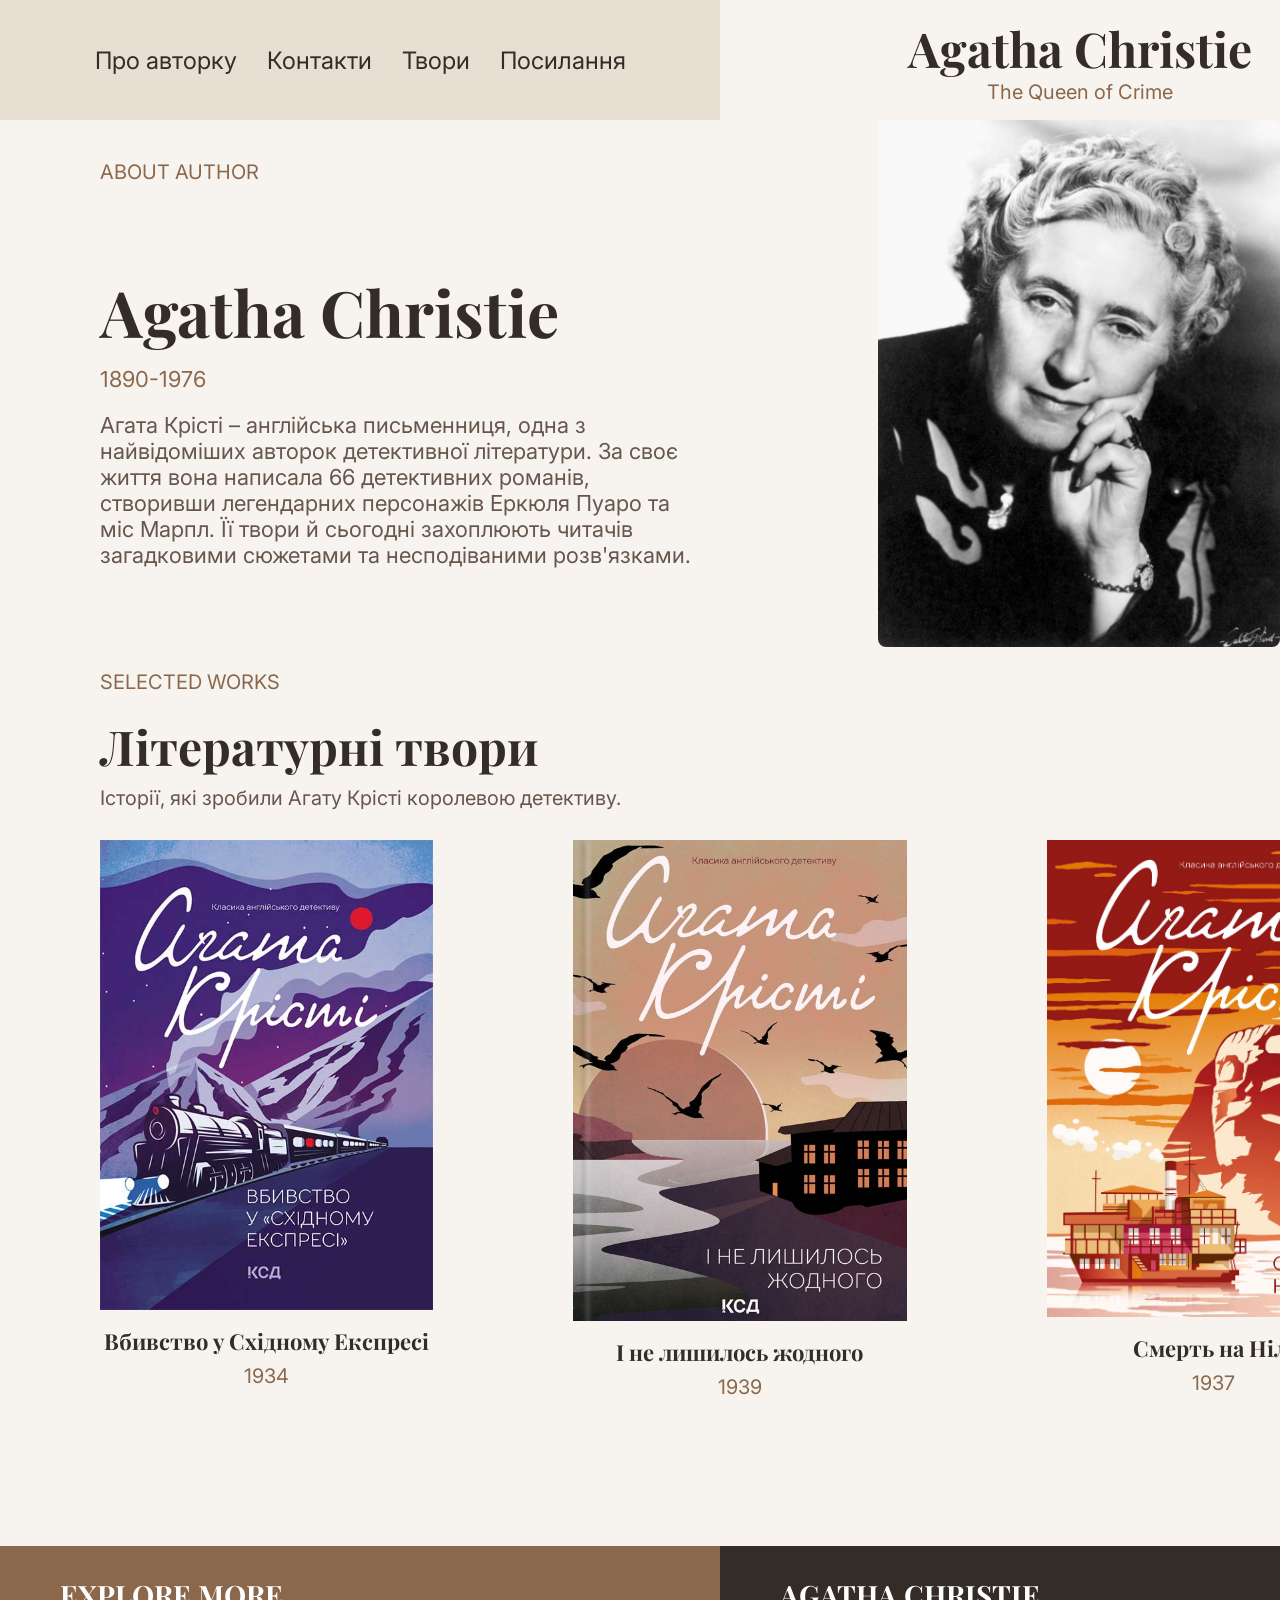
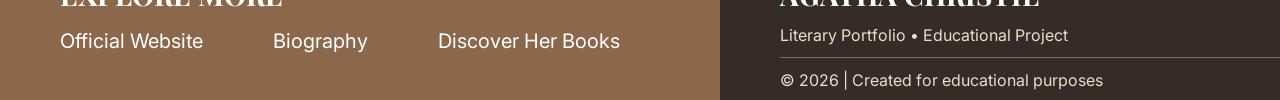
==== index.html @ 80cd4ca3 "first commit" ====
<!DOCTYPE html>
<html lang="uk">
<head>
    <meta charset="UTF-8">
    <meta name="viewport" content="width=device-width, initial-scale=1.0">
    <title>Agatha Christie | Literary Portfolio</title>
    <link rel="stylesheet" href="style.css">
</head>
<body>
    <div class="container">
        <div class="top">
            <div class="menu">
                <ul>
                    <li><a href="#about">Про авторку</a></li>
                    <li><a href="#contacts">Контакти</a></li>
                    <li><a href="#works">Твори</a></li>
                    <li><a href="#links">Посилання</a></li>
                </ul>
            </div>
            <div class="header">
                <h2>Agatha Christie</h2>
                <p>The Queen of Crime</p>
            </div>
        </div>
        <div class="content">
            <div class="about" id="about">
                <div class="about-text">
                    <p class="about-label">ABOUT AUTHOR</p>
                    <h1>Agatha Christie</h1>
                    <p class="about-years">1890-1976</p>
                    <p>Агата Крісті – англійська письменниця,
                         одна з найвідоміших авторок детективної літератури. 
                         За своє життя вона написала 66 детективних романів, 
                         створивши легендарних персонажів Еркюля Пуаро та міс Марпл. 
                         Її твори й сьогодні захоплюють читачів загадковими сюжетами 
                         та несподіваними розв'язками.</p>
                </div>
                <div class="about-img">
                    <img src="AgathaChristiephoto.avif" alt="Портрет Агати Крісті">
                </div>
            </div>
            <div class="works" id="works">
                <p class="works-label">SELECTED WORKS</p>
                <h2>Літературні твори</h2>
                <p class="works-description">Історії, які зробили Агату Крісті королевою детективу.</p>
                <div class="books">
                    <div class="book">
                        <a href="https://www.agathachristie.com/stories/murder-on-the-orient-express">
                            <img src="book1.jpeg" alt='Обкладинка книги "Вбивство у Східному Експресі"'>
                        </a>
                        <h4>Вбивство у Східному Експресі</h4>
                        <p>1934</p>
                    </div>
                    <div class="book">
                        <a href="https://www.agathachristie.com/stories/and-then-there-were-none">
                            <img src="book2.jpeg" alt='Обкладинка книги "І не лишилось жодного"'>
                        </a>
                        <h4>І не лишилось жодного</h4>
                        <p>1939</p>
                    </div>
                    <div class="book">
                        <a href="https://www.agathachristie.com/stories/death-on-the-nile">
                            <img src="book3.jpeg" alt='Обкладинка книги "Смерть на Нілі"'>
                        </a>
                        <h4>Смерть на Нілі</h4>
                        <p>1937</p>
                    </div>
                </div>
            </div>
        </div>
        <div class="bottom">
            <div class="additional" id="links">
                <h3>EXPLORE MORE</h3>
                <ul>
                    <li><a href="https://www.agathachristie.com/">Official Website</a></li>
                    <li><a href="https://www.agathachristie.com/about-christie">Biography</a></li>
                    <li><a href="https://www.agathachristie.com/stories">Discover Her Books</a></li>
                </ul>
            </div>
            <div class="footer" id="contacts">
                <h3>AGATHA CHRISTIE</h3>
                <p>Literary Portfolio • Educational Project</p>
                <p>© 2026 | Created for educational purposes</p>
            </div>
        </div>
    </div>
</body>
</html>
---- style.css ----
@import url('reset.css');
@import url('base.css');

.container{
    width: var(--width);
    background-color: var(--color-background);
    color: var(--color-text);
    font-family: var(--font-family-text);
    font-size: var(--font-size-p);
}

.menu{
    width: var(--menu-width);
    height: var(--menu-height);
    background-color: var(--color-beige);
    display: flex;
    justify-content: center;
    align-items: center;
}

.menu ul{
    display: flex;
    gap: 30px;
}

.menu a{
    font-size: var(--font-size-menu);
    color: var(--color-dark);
}

.menu a:hover{
    color: var(--color-brown);
}

.header{
    width: var(--header-width);
    height: var(--header-height);
    background-color: var(--color-background);
    display: flex;
    flex-direction: column;
    justify-content: center;
    align-items: center;
}

.header h2{
    font-family: var(--font-family-heading);
    font-size: var(--font-size-h2);
    color: var(--color-dark);
}

.header p{
    color: var(--color-brown);
}

.top{
    display: flex;
}

.content{
    width: var(--content-width);
    height: var(--content-height);
    background-color: var(--color-background);
}

.about{
    width: var(--about-width);
    height: var(--about-height);
    display: flex;
    justify-content: space-between;
    margin: 0 auto;
}

.about .about-text{
    width: 600px;
    margin: 40px;
}

.about-text h1{
    font-family: var(--font-family-heading);
    font-size: var(--font-size-h1);
    color: var(--color-dark);
    margin-bottom: 12px;
}

.about-text p{
    font-size: 22px;
    margin-bottom: 20px;
}

.about-text .about-label{
    font-size: var(--font-size-p);
    color: var(--color-brown);
    margin-bottom: 85px;
}

.about-years{
    color: var(--color-brown);
}

.about-img{
    margin-right: 100px;
}

.about-img img{
    width: 402px;
    height: 527px;
    object-fit: cover;
    border-radius: 8px;
}

.works{
    width: var(--works-width);
    height: var(--works-height);
    margin: 0 auto;
    padding-left: 40px;
}

.works-label{
    color: var(--color-brown);
    margin-bottom: 20px;
}

.works h2{
    font-family: var(--font-family-heading);
    font-size: var(--font-size-h2);
    color: var(--color-dark);
    margin-bottom: 8px;
}

.works-description{
    margin-bottom: 30px;
}

.books{
    display: flex;
    justify-content: space-between;
    gap: 140px;
}

.book{
    flex: 1;
    text-align: center;
}

.book img{
    width: 100%;
    object-fit: cover;
    margin-bottom: 16px;
}

.book img:hover{
    transform: scale(1.1);
}

.book h4{
    font-family: var(--font-family-heading);
    font-size: var(--font-size-h4);
    color: var(--color-dark);
    margin-bottom: 8px;
}

.book p{
    color: var(--color-brown);
}

.bottom{
    display: flex;
}

.additional{
    width: var(--additional-width);
    height: var(--additional-height);
    background-color: var(--color-brown);
    color: var(--color-white);
    padding: 30px 60px;
}

.additional h3{
    font-family: var(--font-family-heading);
    font-size: var(--font-size-h3);
    margin-bottom: 16px;
}

.additional a:hover{
    text-decoration: underline;
}

.additional ul{
    display: flex;
    gap: 70px;
}

.footer{
    width: var(--footer-width);
    height: var(--footer-height);
    background-color: var(--color-dark);
    color: var(--color-beige);
    padding: 30px 60px;
}

.footer h3{
    font-family: var(--font-family-heading);
    font-size: var(--font-size-h3);
    color: var(--color-white);
    margin-bottom: 12px;
}

.footer p{
    font-size: 16px;
    margin-bottom: 8px;
}

.footer p:last-child{
    border-top: 1px solid var(--color-brown);
    margin-top: 12px;
    padding-top: 12px;
}
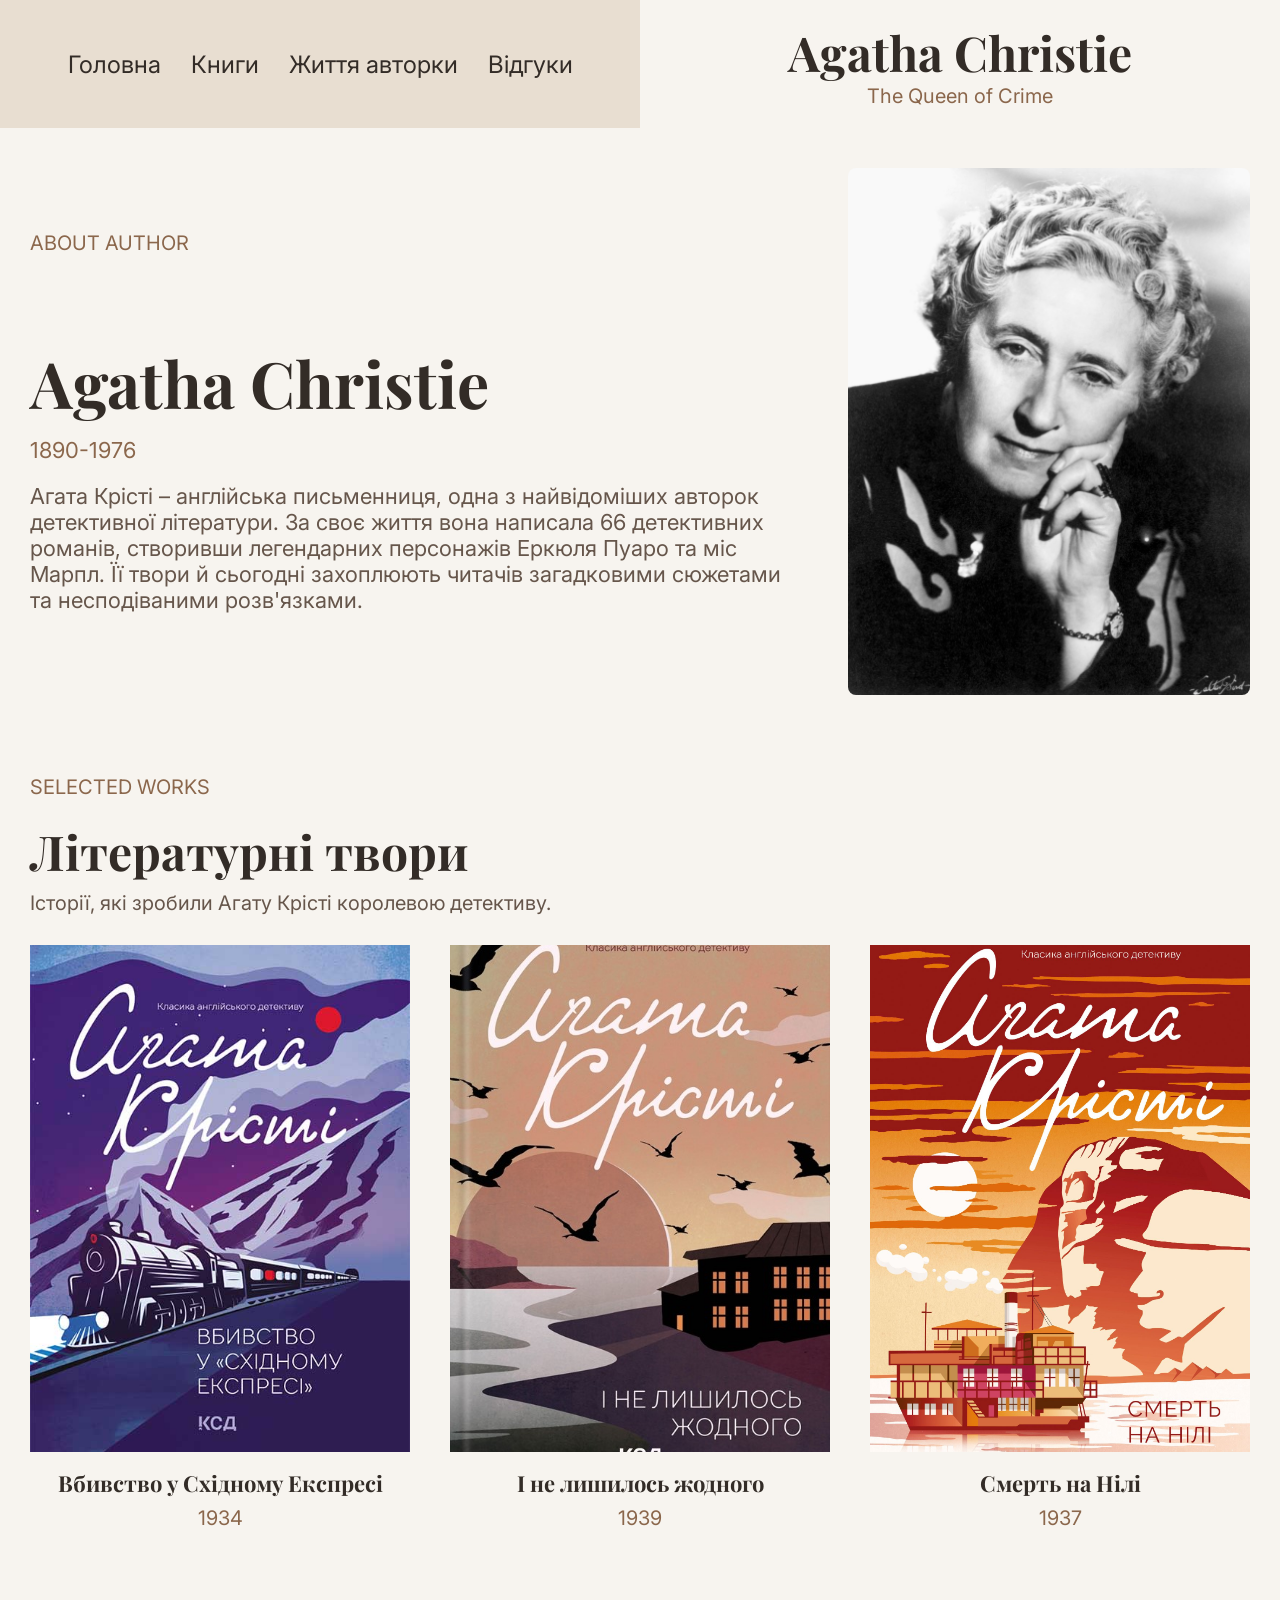
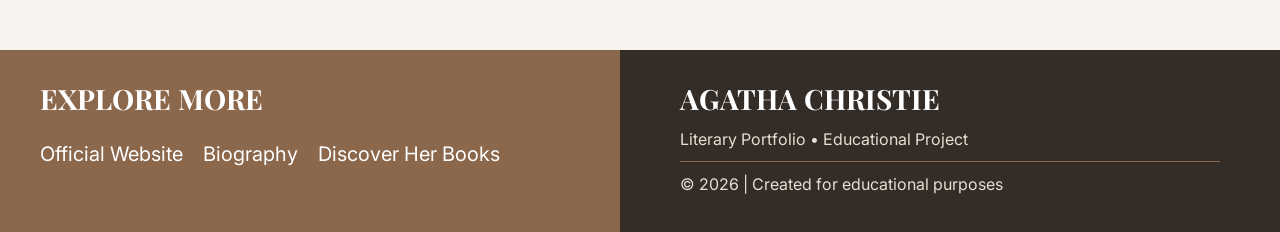
==== commit d7498c48: "lab4" ====
--- a/index.html
+++ b/index.html
@@ -9,21 +9,21 @@
 <body>
     <div class="container">
         <div class="top">
-            <div class="menu">
+            <nav class="menu">
                 <ul>
-                    <li><a href="#about">Про авторку</a></li>
-                    <li><a href="#contacts">Контакти</a></li>
-                    <li><a href="#works">Твори</a></li>
-                    <li><a href="#links">Посилання</a></li>
+                    <li><a href="index.html">Головна</a></li>
+                    <li><a href="books.html">Книги</a></li>
+                    <li><a href="biography.html">Життя авторки</a></li>
+                    <li><a href="reviews.html">Відгуки</a></li>
                 </ul>
-            </div>
-            <div class="header">
+            </nav>
+            <header class="header">
                 <h2>Agatha Christie</h2>
                 <p>The Queen of Crime</p>
-            </div>
+            </header>
         </div>
-        <div class="content">
-            <div class="about" id="about">
+        <main class="content">
+            <section class="about" id="about">
                 <div class="about-text">
                     <p class="about-label">ABOUT AUTHOR</p>
                     <h1>Agatha Christie</h1>
@@ -36,52 +36,52 @@
                          та несподіваними розв'язками.</p>
                 </div>
                 <div class="about-img">
-                    <img src="AgathaChristiephoto.avif" alt="Портрет Агати Крісті">
+                    <img src="gallery/AgathaChristiephoto.avif" alt="Портрет Агати Крісті">
                 </div>
-            </div>
-            <div class="works" id="works">
+            </section>
+            <section class="works" id="works">
                 <p class="works-label">SELECTED WORKS</p>
                 <h2>Літературні твори</h2>
                 <p class="works-description">Історії, які зробили Агату Крісті королевою детективу.</p>
                 <div class="books">
-                    <div class="book">
+                    <article class="book">
                         <a href="https://www.agathachristie.com/stories/murder-on-the-orient-express">
-                            <img src="book1.jpeg" alt='Обкладинка книги "Вбивство у Східному Експресі"'>
+                            <img src="gallery/book1.jpeg" alt='Обкладинка книги "Вбивство у Східному Експресі"'>
                         </a>
                         <h4>Вбивство у Східному Експресі</h4>
                         <p>1934</p>
-                    </div>
-                    <div class="book">
+                    </article>
+                    <article class="book">
                         <a href="https://www.agathachristie.com/stories/and-then-there-were-none">
-                            <img src="book2.jpeg" alt='Обкладинка книги "І не лишилось жодного"'>
+                            <img src="gallery/book2.jpeg" alt='Обкладинка книги "І не лишилось жодного"'>
                         </a>
                         <h4>І не лишилось жодного</h4>
                         <p>1939</p>
-                    </div>
-                    <div class="book">
+                    </article>
+                    <article class="book">
                         <a href="https://www.agathachristie.com/stories/death-on-the-nile">
-                            <img src="book3.jpeg" alt='Обкладинка книги "Смерть на Нілі"'>
+                            <img src="gallery/book3.jpeg" alt='Обкладинка книги "Смерть на Нілі"'>
                         </a>
                         <h4>Смерть на Нілі</h4>
                         <p>1937</p>
-                    </div>
+                    </article>
                 </div>
-            </div>
-        </div>
+            </section>
+        </main>
         <div class="bottom">
-            <div class="additional" id="links">
+            <aside class="additional" id="links">
                 <h3>EXPLORE MORE</h3>
                 <ul>
                     <li><a href="https://www.agathachristie.com/">Official Website</a></li>
                     <li><a href="https://www.agathachristie.com/about-christie">Biography</a></li>
                     <li><a href="https://www.agathachristie.com/stories">Discover Her Books</a></li>
                 </ul>
-            </div>
-            <div class="footer" id="contacts">
+            </aside>
+            <footer class="footer" id="contacts">
                 <h3>AGATHA CHRISTIE</h3>
                 <p>Literary Portfolio • Educational Project</p>
                 <p>© 2026 | Created for educational purposes</p>
-            </div>
+            </footer>
         </div>
     </div>
 </body>
--- a/style.css
+++ b/style.css
@@ -1,21 +1,26 @@
 @import url('reset.css');
 @import url('base.css');
 
+/* Загальні стилі */
 .container{
-    width: var(--width);
+    width: 100%;
+    max-width: var(--container-max-width);
+    margin: 0 auto;
     background-color: var(--color-background);
     color: var(--color-text);
     font-family: var(--font-family-text);
     font-size: var(--font-size-p);
 }
 
+/* Навігаційне меню */
 .menu{
-    width: var(--menu-width);
-    height: var(--menu-height);
+    flex: 1;
+    min-width: 0;
     background-color: var(--color-beige);
     display: flex;
     justify-content: center;
     align-items: center;
+    padding: 30px 20px;
 }
 
 .menu ul{
@@ -32,14 +37,17 @@
     color: var(--color-brown);
 }
 
+/* Хедер */
 .header{
-    width: var(--header-width);
-    height: var(--header-height);
+    flex: 1;
+    min-width: 0;
     background-color: var(--color-background);
     display: flex;
     flex-direction: column;
     justify-content: center;
     align-items: center;
+    padding: 20px;
+    text-align: center;
 }
 
 .header h2{
@@ -56,23 +64,27 @@
     display: flex;
 }
 
+/* Основний вміст */
 .content{
-    width: var(--content-width);
-    height: var(--content-height);
+    width: 100%;
     background-color: var(--color-background);
 }
 
+/* Головна - про авторку */
 .about{
-    width: var(--about-width);
-    height: var(--about-height);
+    width: 100%;
+    max-width: var(--content-max-width);
+    margin: 0 auto;
+    padding: 40px var(--page-padding);
     display: flex;
     justify-content: space-between;
-    margin: 0 auto;
+    align-items: center;
+    gap: 40px;
 }
 
 .about .about-text{
-    width: 600px;
-    margin: 40px;
+    flex: 1;
+    min-width: 0;
 }
 
 .about-text h1{
@@ -98,21 +110,24 @@
 }
 
 .about-img{
-    margin-right: 100px;
+    flex: 0 1 402px;
+    min-width: 0;
 }
 
 .about-img img{
-    width: 402px;
-    height: 527px;
+    width: 100%;
+    height: auto;
+    aspect-ratio: 402/527;
     object-fit: cover;
     border-radius: 8px;
 }
 
+/* Головна - твори */
 .works{
-    width: var(--works-width);
-    height: var(--works-height);
+    width: 100%;
+    max-width: var(--content-max-width);
     margin: 0 auto;
-    padding-left: 40px;
+    padding: 40px var(--page-padding) 120px;
 }
 
 .works-label{
@@ -131,19 +146,22 @@
     margin-bottom: 30px;
 }
 
+/* Головна - книги */
 .books{
-    display: flex;
-    justify-content: space-between;
-    gap: 140px;
+    display: grid;
+    grid-template-columns: repeat(3, minmax(0, 1fr));
+    gap: 40px;
 }
 
 .book{
-    flex: 1;
+    min-width: 0;
     text-align: center;
 }
 
 .book img{
     width: 100%;
+    height: auto;
+    aspect-ratio: 3/4;
     object-fit: cover;
     margin-bottom: 16px;
 }
@@ -163,16 +181,18 @@
     color: var(--color-brown);
 }
 
+/* Нижня частина сайту */
 .bottom{
     display: flex;
 }
 
+/* Посилання */
 .additional{
-    width: var(--additional-width);
-    height: var(--additional-height);
+    flex: 1;
+    min-width: 0;
     background-color: var(--color-brown);
     color: var(--color-white);
-    padding: 30px 60px;
+    padding: 30px 40px;
 }
 
 .additional h3{
@@ -187,12 +207,15 @@
 
 .additional ul{
     display: flex;
-    gap: 70px;
-}
-
+    flex-wrap: nowrap;
+    gap: 20px;
+    margin-top: 25px;
+}
+
+/* Футер */
 .footer{
-    width: var(--footer-width);
-    height: var(--footer-height);
+    flex: 1;
+    min-width: 0;
     background-color: var(--color-dark);
     color: var(--color-beige);
     padding: 30px 60px;
@@ -214,4 +237,615 @@
     border-top: 1px solid var(--color-brown);
     margin-top: 12px;
     padding-top: 12px;
+}
+
+/* Книги - галерея */
+.gallery{
+    width: 100%;
+    max-width: var(--content-max-width);
+    margin: 0 auto;
+    padding: 40px var(--page-padding) 60px;
+}
+
+.gallery-label{
+    color: var(--color-brown);
+    margin-bottom: 20px;
+}
+
+.gallery h1{
+    font-family: var(--font-family-heading);
+    font-size: var(--font-size-h1);
+    color: var(--color-dark);
+    margin-bottom: 12px;
+}
+
+.gallery-description{
+    color: var(--color-brown);
+    margin-bottom: 40px;
+}
+
+.gallery-grid{
+    display: grid;
+    grid-template-columns: repeat(3, minmax(0, 1fr));
+    gap: 40px;
+}
+
+.gallery-card{
+    min-width: 0;
+    text-align: center;
+}
+
+.gallery-card a{
+    display: block;
+    aspect-ratio: 3/4;
+    margin-bottom: 16px;
+}
+
+.gallery-card img{
+    width: 100%;
+    height: 100%;
+    object-fit: cover;
+}
+
+.gallery-card img:hover{
+    transform: scale(1.05);
+}
+
+.gallery-card h4{
+    font-family: var(--font-family-heading);
+    font-size: var(--font-size-h4);
+    color: var(--color-dark);
+    margin-bottom: 8px;
+}
+
+.gallery-card p{
+    color: var(--color-brown);
+}
+
+.gallery-more{
+    display: block;
+    text-align: center;
+    margin-top: 40px;
+    padding: 20px;
+    background-color: var(--color-brown);
+    color: var(--color-beige);
+}
+
+.gallery-more:hover{
+    background-color: var(--color-dark);
+    text-decoration: underline;
+}
+
+/* Книги - таби */
+.tabs-section{
+    width: 100%;
+    max-width: var(--content-max-width);
+    margin: 0 auto;
+    padding: 20px var(--page-padding) 80px;
+}
+
+.tabs-label{
+    color: var(--color-brown);
+    margin-bottom: 20px;
+}
+
+.tabs-section h2{
+    font-family: var(--font-family-heading);
+    font-size: var(--font-size-h2);
+    color: var(--color-dark);
+    margin-bottom: 30px;
+}
+
+.tabs input{
+    position: absolute;
+    opacity: 0;
+}
+
+.tabs-menu{
+    display: flex;
+    background-color: var(--color-beige);
+    border: 3px solid var(--color-brown);
+}
+
+.tabs-menu label{
+    flex: 1;
+    text-align: center;
+    padding: 20px;
+    border-right: 3px solid var(--color-brown);
+    font-family: var(--font-family-heading);
+    font-size: var(--font-size-h4);
+}
+
+.tabs-menu label:last-child{
+    border-right: none;
+}
+
+.tabs-menu label:hover{
+    color: var(--color-brown);
+}
+
+.tabs-content{
+    background-color: var(--color-beige);
+    padding: 30px;
+    border: 3px solid var(--color-brown);
+    border-top: none;
+}
+
+.tab-content{
+    display: none;
+}
+
+.tab-content h3{
+    font-family: var(--font-family-heading);
+    font-size: var(--font-size-h3);
+    color: var(--color-dark);
+    margin-bottom: 20px;
+}
+
+.tab-content p{
+    margin-bottom: 15px;
+}
+
+.tab-content ul{
+    padding-left: 25px;
+}
+
+.tab-content li{
+    list-style: disc;
+    margin-bottom: 15px;
+}
+
+/* Відображення вибраної вкладки */
+#tab1:checked ~ .tabs-content #content1,
+#tab2:checked ~ .tabs-content #content2,
+#tab3:checked ~ .tabs-content #content3{
+    display: block;
+}
+
+/* Біографія - таймлайн */
+.timeline-section{
+    width: 100%;
+    max-width: var(--content-max-width);
+    margin: 0 auto;
+    padding: 40px var(--page-padding) 60px;
+}
+
+.timeline-label{
+    color: var(--color-brown);
+    margin-bottom: 20px;
+}
+
+.timeline-section h1{
+    font-family: var(--font-family-heading);
+    font-size: var(--font-size-h1);
+    color: var(--color-dark);
+    margin-bottom: 12px;
+}
+
+.timeline-description{
+    margin-bottom: 30px;
+}
+
+.timeline{
+    display: flex;
+    flex-direction: column;
+    align-items: center;
+    gap: 30px;
+}
+
+.timeline-item{
+    width: 48%;
+    background-color: var(--color-beige);
+    padding: 30px;
+    border-left: 3px solid var(--color-brown);
+    align-self: flex-start;
+}
+
+.timeline-item:nth-child(even){
+    align-self: flex-end;
+}
+
+.timeline-item h2{
+    font-family: var(--font-family-heading);
+    font-size: var(--font-size-h2);
+    color: var(--color-brown);
+    margin-bottom: 12px;
+}
+
+.timeline-item h3{
+    font-family: var(--font-family-heading);
+    font-size: var(--font-size-h3);
+    color: var(--color-dark);
+    margin-bottom: 16px;
+}
+
+.timeline-item:hover{
+    background-color: var(--color-white);
+}
+
+/* Відгуки - відгуки */
+.reviews-section{
+    width: 100%;
+    max-width: var(--content-max-width);
+    margin: 0 auto;
+    padding: 40px var(--page-padding) 40px;
+    display: grid;
+    grid-template-columns: repeat(2, minmax(0, 1fr));
+    gap: 30px;
+}
+
+.reviews-label{
+    color: var(--color-brown);
+    margin-bottom: 20px;
+    grid-column: 1/-1;
+}
+
+.reviews-section h1{
+    font-family: var(--font-family-heading);
+    font-size: var(--font-size-h1);
+    color: var(--color-dark);
+    margin-bottom: 12px;
+}
+
+.reviews-description{
+    margin-bottom: 40px;
+}
+
+.review-card{
+    background-color: var(--color-beige);
+    padding: 25px;
+    border: 2px solid var(--color-brown);
+    border-radius: 8px;
+}
+
+.review-author{
+    display: flex;
+    align-items: center;
+    gap: 15px;
+    margin-bottom: 20px;
+}
+
+.review-author img{
+    width: 65px;
+    height: 65px;
+    border-radius: 50%;
+    object-fit: cover;
+}
+
+.review-author h4{
+    font-family: var(--font-family-heading);
+    font-size: var(--font-size-h4);
+    color: var(--color-dark);
+    margin-bottom: 5px;
+}
+
+.review-author p{
+    font-size: 16px;
+}
+
+.review-rating{
+    color: var(--color-brown);
+    font-size: var(--font-size-menu);
+    margin-bottom: 15px;
+}
+
+.review-card blockquote{
+    font-size: 18px;
+    line-height: 1.6;
+}
+
+/* Відгуки - форма */
+.review-form-section{
+    width: 100%;
+    max-width: var(--content-max-width);
+    margin: 0 auto;
+    padding: 10px var(--page-padding) 60px;
+}
+
+.review-form-section h2{
+    font-family: var(--font-family-heading);
+    font-size: var(--font-size-h2);
+    color: var(--color-dark);
+    margin-bottom: 12px;
+    text-align: center;
+}
+
+.review-form-section p{
+    margin-bottom: 30px;
+    text-align: center;
+}
+
+.review-form{
+    display: flex;
+    flex-direction: column;
+    gap: 15px;
+    max-width: 700px;
+    margin: 0 auto;
+}
+
+.review-form label{
+    color: var(--color-dark);
+}
+
+.review-form input,
+.review-form select,
+.review-form textarea{
+    padding: 15px;
+    border: 1px solid var(--color-brown);
+    border-radius: 8px;
+    font-family: var(--font-family-text);
+    font-size: 18px;
+    background-color: var(--color-white);
+}
+
+.review-form button{
+    padding: 18px;
+    background-color: var(--color-brown);
+    color: var(--color-white);
+    border: none;
+    border-radius: 8px;
+    font-size: 18px;
+}
+
+.review-form button:hover{
+    background-color: var(--color-dark);
+}
+
+/* Tablet */
+@media (min-width: 768px) and (max-width: 1023px) {
+    .menu ul{
+        flex-wrap: nowrap;
+        justify-content: center;
+        gap: 10px;
+    }
+
+    .menu a{
+        font-size: 20px;
+    }
+
+    .header h2{
+        font-size: 36px;
+    }
+
+    .about{
+        gap: 25px;
+    }
+
+    .about-text h1{
+        font-size: 44px;
+    }
+
+    .about-text p{
+        font-size: 18px;
+    }
+
+    .about-text .about-label{
+        margin-bottom: 35px;
+    }
+
+    .about-img{
+        flex: 0 1 35%;
+    }
+
+    .books{
+        grid-template-columns: repeat(2, minmax(0, 1fr));
+        gap: 30px;
+    }
+
+    .works{
+        padding-bottom: 80px;
+    }
+
+    .additional, .footer{
+        padding: 25px;
+    }
+
+    .additional ul{
+        flex-wrap: nowrap;
+        gap: 8px;
+        margin-top: 15px;
+    }
+
+    .additional a{
+        font-size: 14px;
+    }
+
+    .gallery h1{
+        font-size: 44px;
+    }
+
+    .gallery-grid{
+        grid-template-columns: repeat(2, minmax(0, 1fr));
+        gap: 30px;
+    }
+
+    .tabs-section h2{
+        font-size: 36px;
+    }
+
+    .tabs-menu label{
+        padding: 15px;
+        font-size: 18px;
+    }
+
+    .reviews-section h1{
+        font-size: 44px;
+    }
+}
+
+/* Mobile */
+@media (max-width: 767px){
+    .top{
+        flex-direction: column;
+    }
+
+    .menu ul{
+        flex-wrap: wrap;
+        justify-content: center;
+        gap: 15px;
+    }
+
+    .menu a{
+        font-size: 16px;
+    }
+
+    .header h2{
+        font-size: 32px;
+    }
+
+    .header p{
+        font-size: 16px;
+    }
+
+    .about{
+        flex-direction: column;
+        gap: 25px;
+        padding: 30px 20px;
+    }
+
+    .about-text h1{
+        font-size: 40px;
+    }
+
+    .about-text p{
+        font-size: 18px;
+    }
+
+    .about-text .about-label{
+        margin-bottom: 25px;
+    }
+
+    .about-img{
+        flex: none;
+        width: 100%;
+        max-width: 350px;
+    }
+
+    .works{
+        padding: 30px 20px 60px;
+    }
+
+    .works h2{
+        font-size: 32px;
+    }
+
+    .books{
+        grid-template-columns: 1fr;
+        gap: 35px;
+    }
+
+    .book{
+        max-width: 350px;
+        width: 100%;
+        margin: 0 auto;
+    }
+
+    .bottom{
+        flex-direction: column;
+    }
+
+    .additional, .footer{
+        padding: 30px 20px;
+    }
+
+    .additional ul{
+        flex-wrap: wrap;
+        gap: 15px;
+        margin-top: 15px;
+    }
+
+    .gallery{
+        padding: 30px 20px 60px;
+    }
+
+    .gallery h1{
+        font-size: 40px;
+    }
+
+    .gallery-grid{
+        grid-template-columns: 1fr;
+        gap: 35px;
+    }
+
+    .gallery-card{
+        width: 100%;
+        max-width: 350px;
+        margin: 0 auto;
+    }
+
+    .tabs-section{
+        padding: 30px 20px 60px;
+    }
+
+    .tabs-section h2{
+        font-size: 32px;
+    }
+
+    .tabs-menu label{
+        padding: 12px 5px;
+        font-size: 14px;
+    }
+
+    .tabs-content{
+        padding: 20px;
+    }
+
+    .tab-content h3{
+        font-size: 24px;
+    }
+
+    .tab-content p, .tab-content li{
+        font-size: 16px;
+    }
+
+    .timeline{
+        gap: 20px;
+    }
+
+    .timeline-section h1{
+        font-size: 40px;
+    }
+
+    .timeline-item{
+        width: 100%;
+        padding: 20px;
+    }
+
+    .timeline-item:nth-child(even){
+        align-self: flex-start;
+    }
+
+    .reviews-section{
+        grid-template-columns: 1fr;
+        gap: 20px;
+    }
+
+    .reviews-section h1{
+        font-size: 36px;
+    }
+
+    .review-card{
+        padding: 20px;
+    }
+
+    .review-author img{
+        width: 55px;
+        height: 55px;
+    }
+
+    .review-card blockquote{
+        font-size: 16px;
+    }
+
+    .review-form-section{
+        padding: 15px 20px 30px;
+    }
+
+    .review-form-section h2{
+        font-size: 32px;
+    }
+
+    .review-form{
+        max-width: 100%;
+    }
 }
